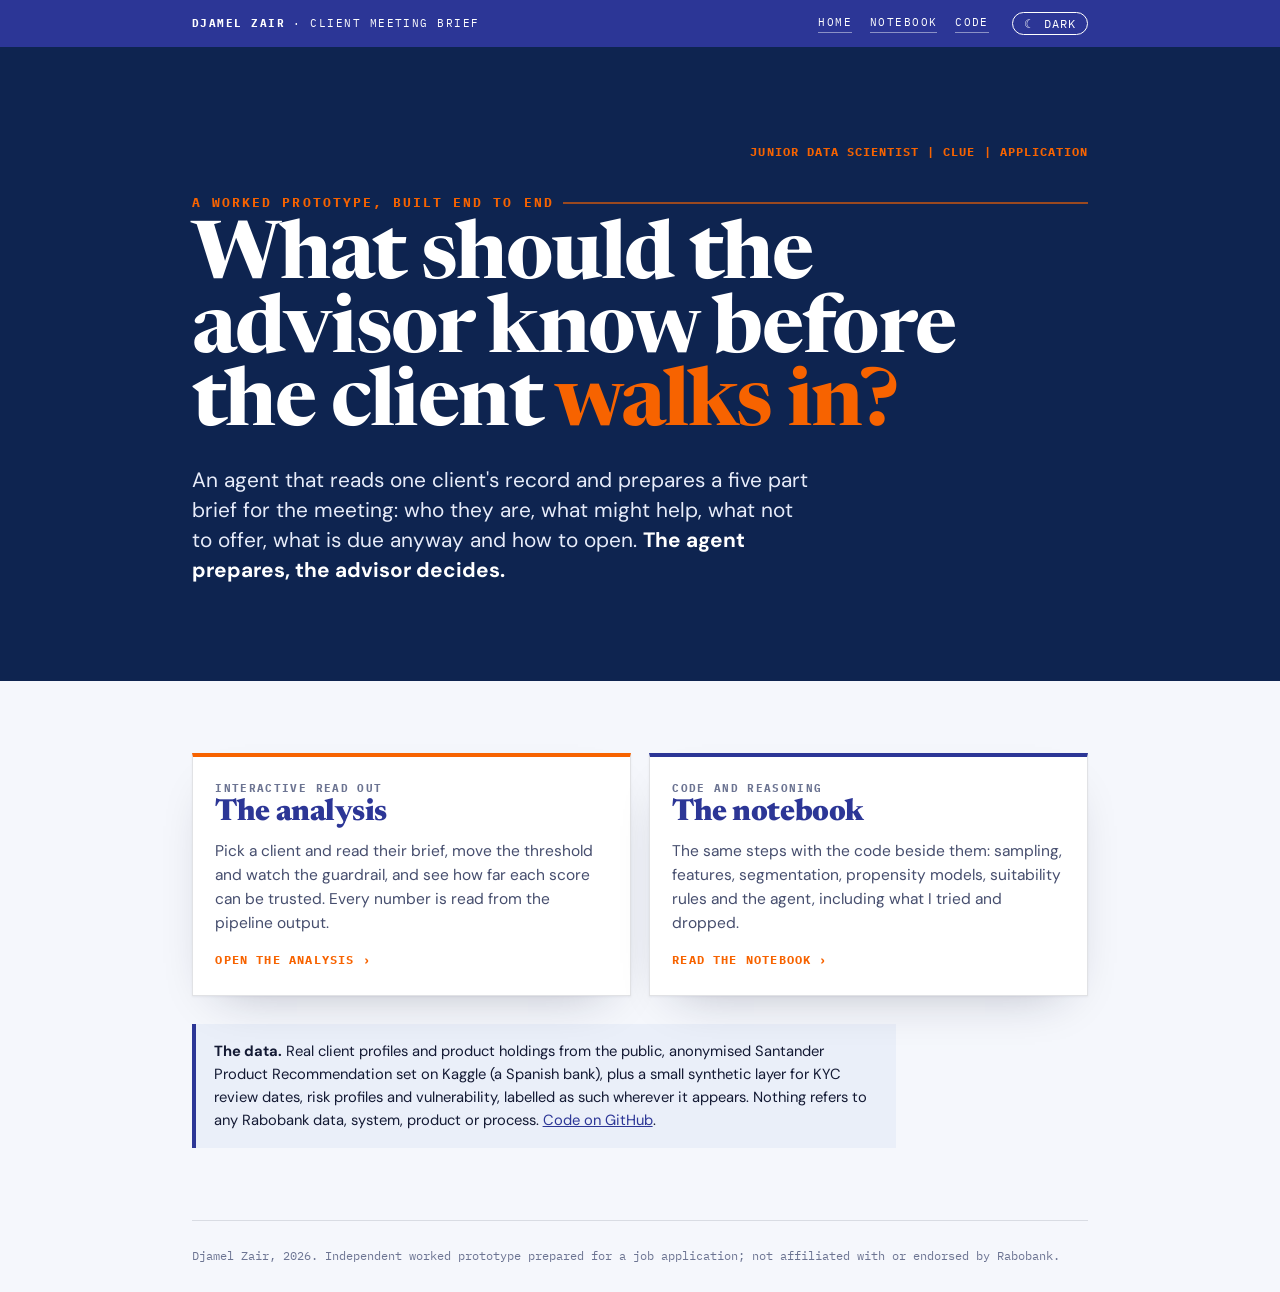
==== docs/index.html @ addbcd22 "Client meeting brief agent: pipeline, agent, page and walkthrough Santander public data plus a seede" ====
<!doctype html>
<html lang="en-GB">
<head>
<meta charset="utf-8">
<meta name="viewport" content="width=device-width, initial-scale=1">
<title>Client meeting brief agent</title>
<meta name="description" content="A worked prototype by Djamel Zair: an agent that prepares a meeting brief for a client advisor. The agent prepares, the advisor decides.">
<meta name="author" content="Djamel Zair">
<link rel="icon" href="data:image/svg+xml,<svg xmlns=%22http://www.w3.org/2000/svg%22 viewBox=%220 0 32 32%22><rect width=%2232%22 height=%2232%22 fill=%22%232C3696%22/><circle cx=%2216%22 cy=%2216%22 r=%227%22 fill=%22%23F76300%22/></svg>">
<link rel="preconnect" href="https://fonts.googleapis.com"><link rel="preconnect" href="https://fonts.gstatic.com" crossorigin>
<link href="https://fonts.googleapis.com/css2?family=IBM+Plex+Mono:wght@400;500;600;700&family=Newsreader:opsz,wght@6..72,400;6..72,600;6..72,700&family=DM+Sans:wght@400;500;700&display=swap" rel="stylesheet">
<script>(function(){try{var t=localStorage.getItem('brief-theme');if(t)document.documentElement.setAttribute('data-theme',t);}catch(e){}})();</script>
<style>
*{margin:0;padding:0;box-sizing:border-box}
html{-webkit-text-size-adjust:100%}
body{background:#F5F7FC}
:root[data-theme="dark"] body{background:#0E2450}
:root,:root[data-theme="light"]{
  --paper:#F5F7FC; --raised:#FFFFFF; --sunk:#EAEFF9; --wash:#ECF1FB;
  --ink:#141A34; --ink-soft:#464E6E; --slate:#6C7492;
  --blue:#2C3696; --blue-deep:#1B2160; --blue-soft:#7982D0; --blue-wash:#DEE3F5;
  --flag:#F76300; --flag-bright:#F76300; --amber:#C77A12; --amber-wash:#FDF1E3;
  --btn-label:#FFFFFF; --card-hi:#F76300;
  --rule:rgba(19,26,52,.12); --rule-strong:rgba(19,26,52,.26);
  --shadow:0 1px 2px rgba(19,26,52,.06),0 20px 50px -28px rgba(19,26,52,.32);
  --display:"Newsreader",Georgia,serif; --body:"DM Sans",system-ui,-apple-system,sans-serif; --mono:"IBM Plex Mono",ui-monospace,monospace;
}
:root[data-theme="dark"]{
  --paper:#0E2450; --raised:#1B2A5E; --sunk:#122350; --wash:#16255A;
  --ink:#F2F4FA; --ink-soft:#B9C0DE; --slate:#8A93C4;
  --blue:#2C3696; --blue-deep:#0A1C40; --blue-soft:#7982D0; --blue-wash:#22346E;
  --flag:#FF7C34; --flag-bright:#FF8A46; --amber:#F7A600; --amber-wash:#231A0E;
  --btn-label:#F2F4FA; --card-hi:#7A3100;
  --rule:rgba(242,244,250,.16); --rule-strong:rgba(242,244,250,.32);
  --shadow:0 1px 2px rgba(0,0,0,.4),0 18px 50px -24px rgba(0,0,0,.7);
}
.pg{background:var(--paper);color:var(--ink);font-family:var(--body);font-size:1.0625rem;line-height:1.58;
  -webkit-font-smoothing:antialiased;overflow-x:hidden;min-height:100vh;display:flex;flex-direction:column}
.wrap{width:100%;max-width:62rem;margin-inline:auto;padding-inline:clamp(1rem,4vw,3rem)}
.brandbar{background:var(--blue);color:var(--btn-label);padding-block:.75rem}
.brandbar .wrap{display:flex;flex-wrap:wrap;gap:.4rem 1.4rem;align-items:center;justify-content:space-between;
  font-family:var(--mono);font-size:.7rem;letter-spacing:.13em;text-transform:uppercase}
.brandbar .bl{display:flex;flex-wrap:wrap;gap:.5rem 1.1rem;align-items:center}
.brandbar .bl a{color:var(--btn-label);text-decoration:none;border-bottom:1px solid rgba(255,255,255,.45);padding-bottom:1px}
.brandbar .bl a:hover{border-bottom-color:#fff}
.themebtn{background:transparent;border:1px solid var(--btn-label);color:var(--btn-label);border-radius:999px;padding:3px 11px;
  font-family:var(--mono);font-size:.72rem;letter-spacing:.08em;text-transform:uppercase;cursor:pointer;margin-left:6px}
.themebtn:hover{background:rgba(255,255,255,.14)}
.hero{background:#0E2450;padding-block:clamp(3rem,8vw,6rem)}
.hero-lock{text-align:right;font-family:var(--mono);font-size:.72rem;font-weight:700;letter-spacing:.09em;text-transform:uppercase;color:#F76300;margin-bottom:2rem}
.eyebrow{font-family:var(--mono);font-size:.8rem;font-weight:700;letter-spacing:.16em;text-transform:uppercase;color:#F76300;display:flex;align-items:center;gap:.6rem}
.eyebrow::after{content:"";flex:1;height:2px;background:#F76300;opacity:.6;min-width:1.5rem}
h1{font-family:var(--display);font-weight:700;color:#fff;font-size:clamp(2.6rem,7vw,5rem);line-height:.92;letter-spacing:-.02em;max-width:15ch;margin-top:.6rem;text-wrap:balance}
h1 .o{color:#F76300}
.lede{color:#E7ECFA;font-size:clamp(1.05rem,2vw,1.3rem);line-height:1.45;max-width:44ch;margin-top:1.3rem}
.lede b{color:#fff}
main{flex:1;padding-block:clamp(2.5rem,6vw,4.5rem)}
.grid2{display:grid;gap:1.1rem;grid-template-columns:1fr}
@media (min-width:46rem){.grid2{grid-template-columns:1fr 1fr}}
.card{display:block;padding:1.4rem;background:var(--raised);border:1px solid var(--rule);border-top:4px solid var(--c,var(--blue));
  box-shadow:var(--shadow);color:var(--ink);text-decoration:none;transition:transform .15s ease}
.card:hover{transform:translateY(-2px)}
.card:focus-visible{outline:3px solid var(--flag-bright);outline-offset:3px}
.card h2{font-family:var(--display);font-weight:900;font-size:clamp(1.5rem,2.6vw,1.9rem);line-height:1.1;letter-spacing:-.015em;color:var(--blue)}
:root[data-theme="dark"] .card h2{color:var(--ink)}
.card p{font-size:.97rem;line-height:1.55;margin-top:.55rem;color:var(--ink-soft)}
.card .go{display:inline-block;margin-top:1rem;font-family:var(--mono);font-size:.74rem;letter-spacing:.1em;text-transform:uppercase;font-weight:700;color:var(--flag)}
.card .k{margin-top:0;font-family:var(--mono);font-size:.7rem;font-weight:700;letter-spacing:.12em;text-transform:uppercase;color:var(--slate)}
.data{margin-top:1.8rem;padding:1rem 1.1rem;background:var(--sunk);border-left:4px solid var(--blue);font-size:.92rem;line-height:1.55;max-width:44rem}
:root[data-theme="dark"] .data{border-left-color:var(--blue-soft)}
.fine{font-family:var(--mono);font-size:.78rem;line-height:1.6;color:var(--slate);padding-block:1.6rem;border-top:1px solid var(--rule)}
.pg a.plain{color:var(--blue)}
:root[data-theme="dark"] .pg a.plain{color:#AEB5EC}
@media (prefers-reduced-motion:reduce){*{transition-duration:.001ms!important}}
</style>
</head>
<body>
<div class="pg">
<div class="brandbar"><div class="wrap">
  <span><b>Djamel Zair</b> &middot; client meeting brief</span>
  <span class="bl"><a href="index.html">Home</a><a href="notebook.html">Notebook</a><a href="https://github.com/DjamelZair/ClientMeetingBriefAgent">Code</a><button class="themebtn" id="themeToggle" type="button" title="Switch colour theme">☾ Dark</button></span>
</div></div>

<section class="hero"><div class="wrap">
  <p class="hero-lock">Junior Data Scientist | CLUE | Application</p>
  <p class="eyebrow">A worked prototype, built end to end</p>
  <h1>What should the advisor know before the client <span class="o">walks in?</span></h1>
  <p class="lede">An agent that reads one client's record and prepares a five part brief for the meeting: who they are, what might help,
    what not to offer, what is due anyway and how to open. <b>The agent prepares, the advisor decides.</b></p>
</div></section>

<main><div class="wrap">
  <div class="grid2">
    <a class="card" href="analysis.html" style="--c:var(--flag)">
      <p class="k">Interactive read out</p>
      <h2>The analysis</h2>
      <p>Pick a client and read their brief, move the threshold and watch the guardrail, and see how far each score can be trusted.
        Every number is read from the pipeline output.</p>
      <span class="go">Open the analysis &rsaquo;</span>
    </a>
    <a class="card" href="notebook.html" style="--c:var(--blue)">
      <p class="k">Code and reasoning</p>
      <h2>The notebook</h2>
      <p>The same steps with the code beside them: sampling, features, segmentation, propensity models, suitability rules and the agent,
        including what I tried and dropped.</p>
      <span class="go">Read the notebook &rsaquo;</span>
    </a>
  </div>
  <p class="data"><strong>The data.</strong> Real client profiles and product holdings from the public, anonymised Santander Product
    Recommendation set on Kaggle (a Spanish bank), plus a small synthetic layer for KYC review dates, risk profiles and vulnerability,
    labelled as such wherever it appears. Nothing refers to any Rabobank data, system, product or process.
    <a class="plain" href="https://github.com/DjamelZair/ClientMeetingBriefAgent">Code on GitHub</a>.</p>
</div></main>

<footer class="wrap"><p class="fine">Djamel Zair, 2026. Independent worked prototype prepared for a job application; not affiliated with or endorsed by Rabobank.</p></footer>
</div>
<script>
(function(){var r=document.documentElement;var b=document.getElementById('themeToggle');
  function lbl(){b.textContent=(r.getAttribute('data-theme')==='dark')?'☀ Light':'☾ Dark';}
  if(b){lbl();b.addEventListener('click',function(){var d=r.getAttribute('data-theme')==='dark';
    r.setAttribute('data-theme',d?'light':'dark');try{localStorage.setItem('brief-theme',d?'light':'dark');}catch(e){}lbl();});}})();
</script>
</body>
</html>
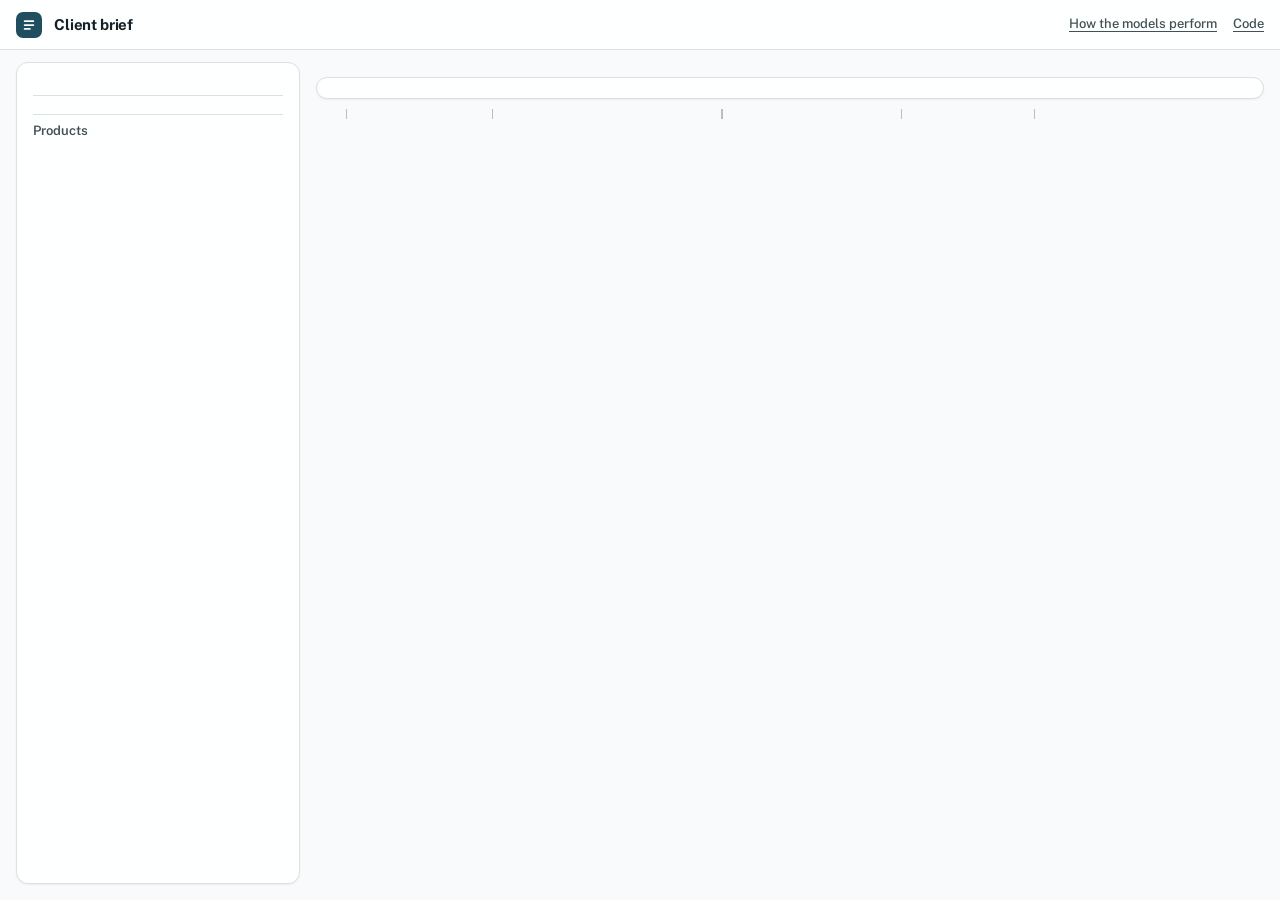
==== commit 60f13adb: "Agent centred brief page, tuned models, care check, follow up draft and fairness audit - docs/brief/" ====
--- a/docs/index.html
+++ b/docs/index.html
@@ -1,124 +1,4 @@
-<!doctype html>
-<html lang="en-GB">
-<head>
-<meta charset="utf-8">
-<meta name="viewport" content="width=device-width, initial-scale=1">
-<title>Client meeting brief agent</title>
-<meta name="description" content="A worked prototype by Djamel Zair: an agent that prepares a meeting brief for a client advisor. The agent prepares, the advisor decides.">
-<meta name="author" content="Djamel Zair">
-<link rel="icon" href="data:image/svg+xml,<svg xmlns=%22http://www.w3.org/2000/svg%22 viewBox=%220 0 32 32%22><rect width=%2232%22 height=%2232%22 fill=%22%232C3696%22/><circle cx=%2216%22 cy=%2216%22 r=%227%22 fill=%22%23F76300%22/></svg>">
-<link rel="preconnect" href="https://fonts.googleapis.com"><link rel="preconnect" href="https://fonts.gstatic.com" crossorigin>
-<link href="https://fonts.googleapis.com/css2?family=IBM+Plex+Mono:wght@400;500;600;700&family=Newsreader:opsz,wght@6..72,400;6..72,600;6..72,700&family=DM+Sans:wght@400;500;700&display=swap" rel="stylesheet">
-<script>(function(){try{var t=localStorage.getItem('brief-theme');if(t)document.documentElement.setAttribute('data-theme',t);}catch(e){}})();</script>
-<style>
-*{margin:0;padding:0;box-sizing:border-box}
-html{-webkit-text-size-adjust:100%}
-body{background:#F5F7FC}
-:root[data-theme="dark"] body{background:#0E2450}
-:root,:root[data-theme="light"]{
-  --paper:#F5F7FC; --raised:#FFFFFF; --sunk:#EAEFF9; --wash:#ECF1FB;
-  --ink:#141A34; --ink-soft:#464E6E; --slate:#6C7492;
-  --blue:#2C3696; --blue-deep:#1B2160; --blue-soft:#7982D0; --blue-wash:#DEE3F5;
-  --flag:#F76300; --flag-bright:#F76300; --amber:#C77A12; --amber-wash:#FDF1E3;
-  --btn-label:#FFFFFF; --card-hi:#F76300;
-  --rule:rgba(19,26,52,.12); --rule-strong:rgba(19,26,52,.26);
-  --shadow:0 1px 2px rgba(19,26,52,.06),0 20px 50px -28px rgba(19,26,52,.32);
-  --display:"Newsreader",Georgia,serif; --body:"DM Sans",system-ui,-apple-system,sans-serif; --mono:"IBM Plex Mono",ui-monospace,monospace;
-}
-:root[data-theme="dark"]{
-  --paper:#0E2450; --raised:#1B2A5E; --sunk:#122350; --wash:#16255A;
-  --ink:#F2F4FA; --ink-soft:#B9C0DE; --slate:#8A93C4;
-  --blue:#2C3696; --blue-deep:#0A1C40; --blue-soft:#7982D0; --blue-wash:#22346E;
-  --flag:#FF7C34; --flag-bright:#FF8A46; --amber:#F7A600; --amber-wash:#231A0E;
-  --btn-label:#F2F4FA; --card-hi:#7A3100;
-  --rule:rgba(242,244,250,.16); --rule-strong:rgba(242,244,250,.32);
-  --shadow:0 1px 2px rgba(0,0,0,.4),0 18px 50px -24px rgba(0,0,0,.7);
-}
-.pg{background:var(--paper);color:var(--ink);font-family:var(--body);font-size:1.0625rem;line-height:1.58;
-  -webkit-font-smoothing:antialiased;overflow-x:hidden;min-height:100vh;display:flex;flex-direction:column}
-.wrap{width:100%;max-width:62rem;margin-inline:auto;padding-inline:clamp(1rem,4vw,3rem)}
-.brandbar{background:var(--blue);color:var(--btn-label);padding-block:.75rem}
-.brandbar .wrap{display:flex;flex-wrap:wrap;gap:.4rem 1.4rem;align-items:center;justify-content:space-between;
-  font-family:var(--mono);font-size:.7rem;letter-spacing:.13em;text-transform:uppercase}
-.brandbar .bl{display:flex;flex-wrap:wrap;gap:.5rem 1.1rem;align-items:center}
-.brandbar .bl a{color:var(--btn-label);text-decoration:none;border-bottom:1px solid rgba(255,255,255,.45);padding-bottom:1px}
-.brandbar .bl a:hover{border-bottom-color:#fff}
-.themebtn{background:transparent;border:1px solid var(--btn-label);color:var(--btn-label);border-radius:999px;padding:3px 11px;
-  font-family:var(--mono);font-size:.72rem;letter-spacing:.08em;text-transform:uppercase;cursor:pointer;margin-left:6px}
-.themebtn:hover{background:rgba(255,255,255,.14)}
-.hero{background:#0E2450;padding-block:clamp(3rem,8vw,6rem)}
-.hero-lock{text-align:right;font-family:var(--mono);font-size:.72rem;font-weight:700;letter-spacing:.09em;text-transform:uppercase;color:#F76300;margin-bottom:2rem}
-.eyebrow{font-family:var(--mono);font-size:.8rem;font-weight:700;letter-spacing:.16em;text-transform:uppercase;color:#F76300;display:flex;align-items:center;gap:.6rem}
-.eyebrow::after{content:"";flex:1;height:2px;background:#F76300;opacity:.6;min-width:1.5rem}
-h1{font-family:var(--display);font-weight:700;color:#fff;font-size:clamp(2.6rem,7vw,5rem);line-height:.92;letter-spacing:-.02em;max-width:15ch;margin-top:.6rem;text-wrap:balance}
-h1 .o{color:#F76300}
-.lede{color:#E7ECFA;font-size:clamp(1.05rem,2vw,1.3rem);line-height:1.45;max-width:44ch;margin-top:1.3rem}
-.lede b{color:#fff}
-main{flex:1;padding-block:clamp(2.5rem,6vw,4.5rem)}
-.grid2{display:grid;gap:1.1rem;grid-template-columns:1fr}
-@media (min-width:46rem){.grid2{grid-template-columns:1fr 1fr}}
-.card{display:block;padding:1.4rem;background:var(--raised);border:1px solid var(--rule);border-top:4px solid var(--c,var(--blue));
-  box-shadow:var(--shadow);color:var(--ink);text-decoration:none;transition:transform .15s ease}
-.card:hover{transform:translateY(-2px)}
-.card:focus-visible{outline:3px solid var(--flag-bright);outline-offset:3px}
-.card h2{font-family:var(--display);font-weight:900;font-size:clamp(1.5rem,2.6vw,1.9rem);line-height:1.1;letter-spacing:-.015em;color:var(--blue)}
-:root[data-theme="dark"] .card h2{color:var(--ink)}
-.card p{font-size:.97rem;line-height:1.55;margin-top:.55rem;color:var(--ink-soft)}
-.card .go{display:inline-block;margin-top:1rem;font-family:var(--mono);font-size:.74rem;letter-spacing:.1em;text-transform:uppercase;font-weight:700;color:var(--flag)}
-.card .k{margin-top:0;font-family:var(--mono);font-size:.7rem;font-weight:700;letter-spacing:.12em;text-transform:uppercase;color:var(--slate)}
-.data{margin-top:1.8rem;padding:1rem 1.1rem;background:var(--sunk);border-left:4px solid var(--blue);font-size:.92rem;line-height:1.55;max-width:44rem}
-:root[data-theme="dark"] .data{border-left-color:var(--blue-soft)}
-.fine{font-family:var(--mono);font-size:.78rem;line-height:1.6;color:var(--slate);padding-block:1.6rem;border-top:1px solid var(--rule)}
-.pg a.plain{color:var(--blue)}
-:root[data-theme="dark"] .pg a.plain{color:#AEB5EC}
-@media (prefers-reduced-motion:reduce){*{transition-duration:.001ms!important}}
-</style>
-</head>
-<body>
-<div class="pg">
-<div class="brandbar"><div class="wrap">
-  <span><b>Djamel Zair</b> &middot; client meeting brief</span>
-  <span class="bl"><a href="index.html">Home</a><a href="notebook.html">Notebook</a><a href="https://github.com/DjamelZair/ClientMeetingBriefAgent">Code</a><button class="themebtn" id="themeToggle" type="button" title="Switch colour theme">☾ Dark</button></span>
-</div></div>
-
-<section class="hero"><div class="wrap">
-  <p class="hero-lock">Junior Data Scientist | CLUE | Application</p>
-  <p class="eyebrow">A worked prototype, built end to end</p>
-  <h1>What should the advisor know before the client <span class="o">walks in?</span></h1>
-  <p class="lede">An agent that reads one client's record and prepares a five part brief for the meeting: who they are, what might help,
-    what not to offer, what is due anyway and how to open. <b>The agent prepares, the advisor decides.</b></p>
-</div></section>
-
-<main><div class="wrap">
-  <div class="grid2">
-    <a class="card" href="analysis.html" style="--c:var(--flag)">
-      <p class="k">Interactive read out</p>
-      <h2>The analysis</h2>
-      <p>Pick a client and read their brief, move the threshold and watch the guardrail, and see how far each score can be trusted.
-        Every number is read from the pipeline output.</p>
-      <span class="go">Open the analysis &rsaquo;</span>
-    </a>
-    <a class="card" href="notebook.html" style="--c:var(--blue)">
-      <p class="k">Code and reasoning</p>
-      <h2>The notebook</h2>
-      <p>The same steps with the code beside them: sampling, features, segmentation, propensity models, suitability rules and the agent,
-        including what I tried and dropped.</p>
-      <span class="go">Read the notebook &rsaquo;</span>
-    </a>
-  </div>
-  <p class="data"><strong>The data.</strong> Real client profiles and product holdings from the public, anonymised Santander Product
-    Recommendation set on Kaggle (a Spanish bank), plus a small synthetic layer for KYC review dates, risk profiles and vulnerability,
-    labelled as such wherever it appears. Nothing refers to any Rabobank data, system, product or process.
-    <a class="plain" href="https://github.com/DjamelZair/ClientMeetingBriefAgent">Code on GitHub</a>.</p>
-</div></main>
-
-<footer class="wrap"><p class="fine">Djamel Zair, 2026. Independent worked prototype prepared for a job application; not affiliated with or endorsed by Rabobank.</p></footer>
-</div>
-<script>
-(function(){var r=document.documentElement;var b=document.getElementById('themeToggle');
-  function lbl(){b.textContent=(r.getAttribute('data-theme')==='dark')?'☀ Light':'☾ Dark';}
-  if(b){lbl();b.addEventListener('click',function(){var d=r.getAttribute('data-theme')==='dark';
-    r.setAttribute('data-theme',d?'light':'dark');try{localStorage.setItem('brief-theme',d?'light':'dark');}catch(e){}lbl();});}})();
-</script>
-</body>
-</html>
+<!doctype html><html lang="en-GB"><head><meta charset="utf-8"><meta name="viewport" content="width=device-width, initial-scale=1">
+<title>Client Meeting Brief</title><meta http-equiv="refresh" content="0; url=brief/"><link rel="canonical" href="brief/">
+<style>body{font:16px/1.5 system-ui,sans-serif;margin:40px;color:#17242b;background:#fff}a{color:#1F4E5F}</style></head>
+<body><p>The brief has moved. <a href="brief/">Open the client meeting brief</a>.</p></body></html>
